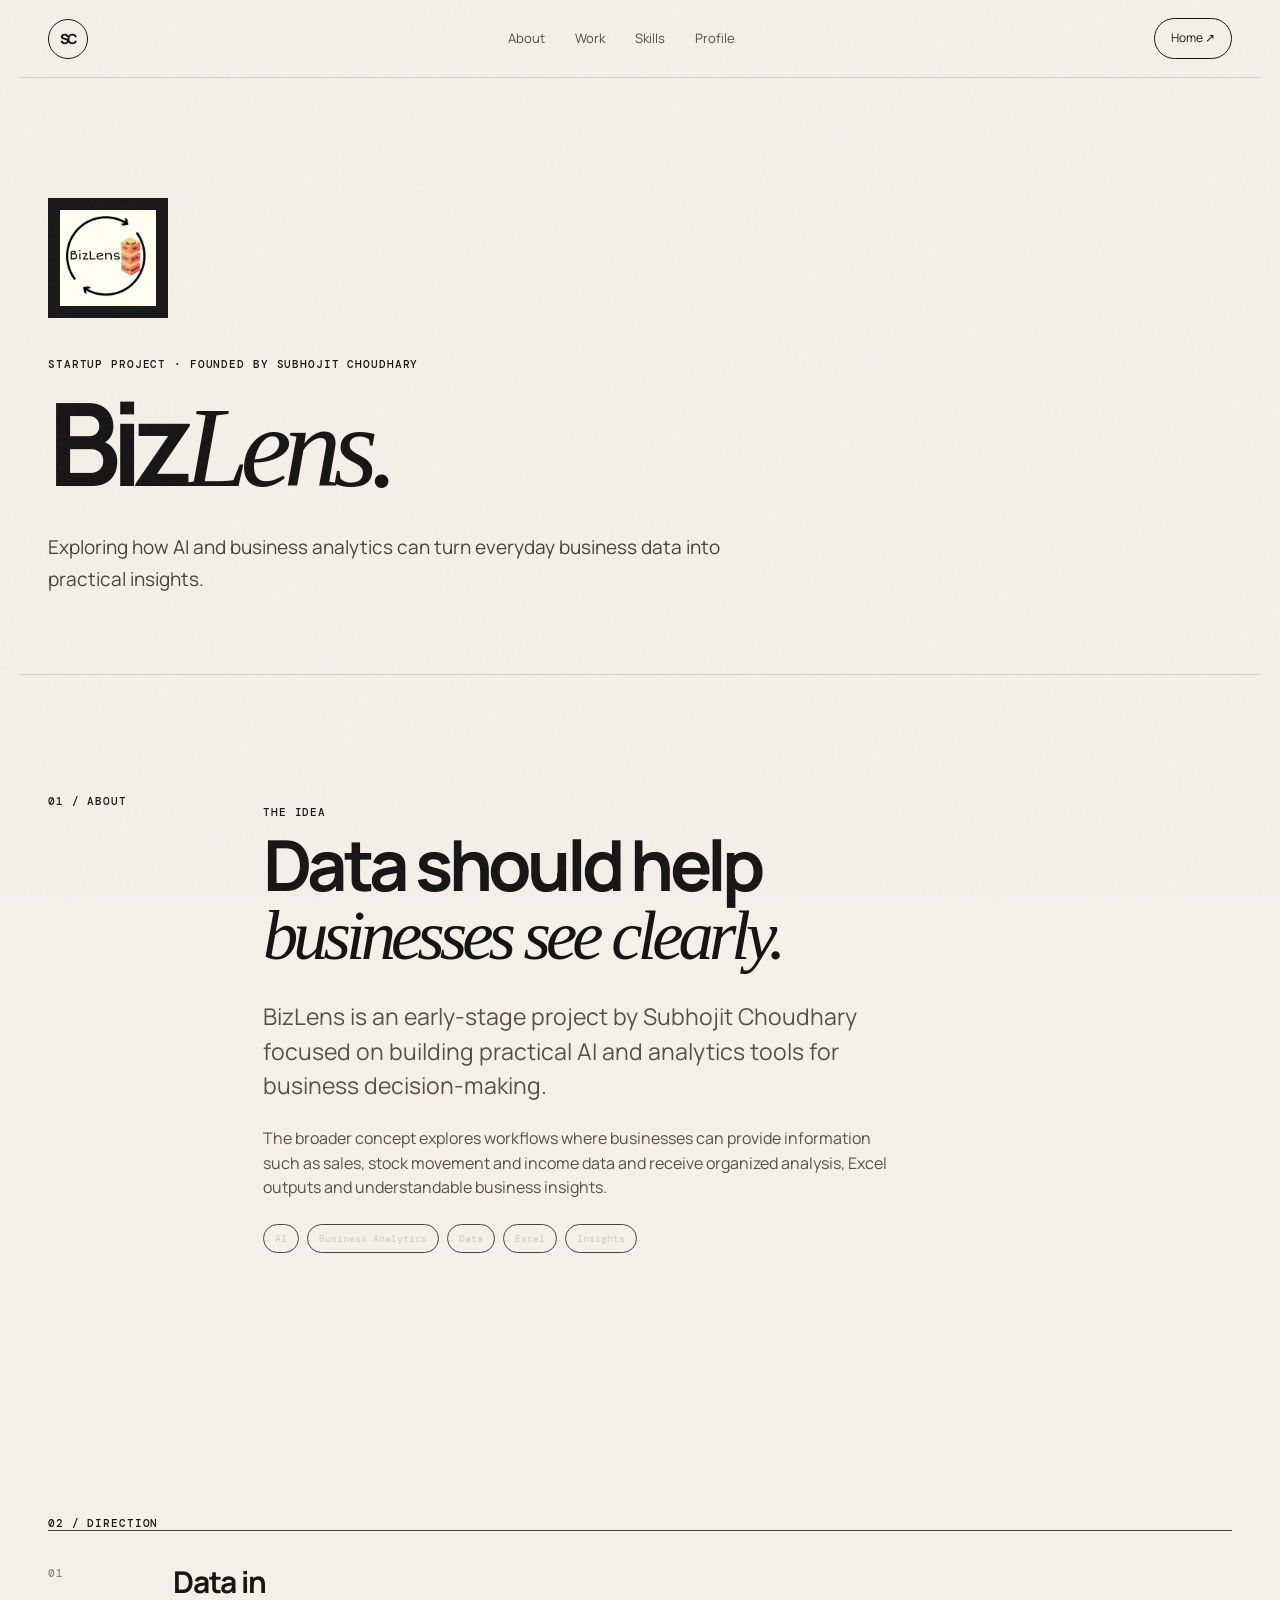
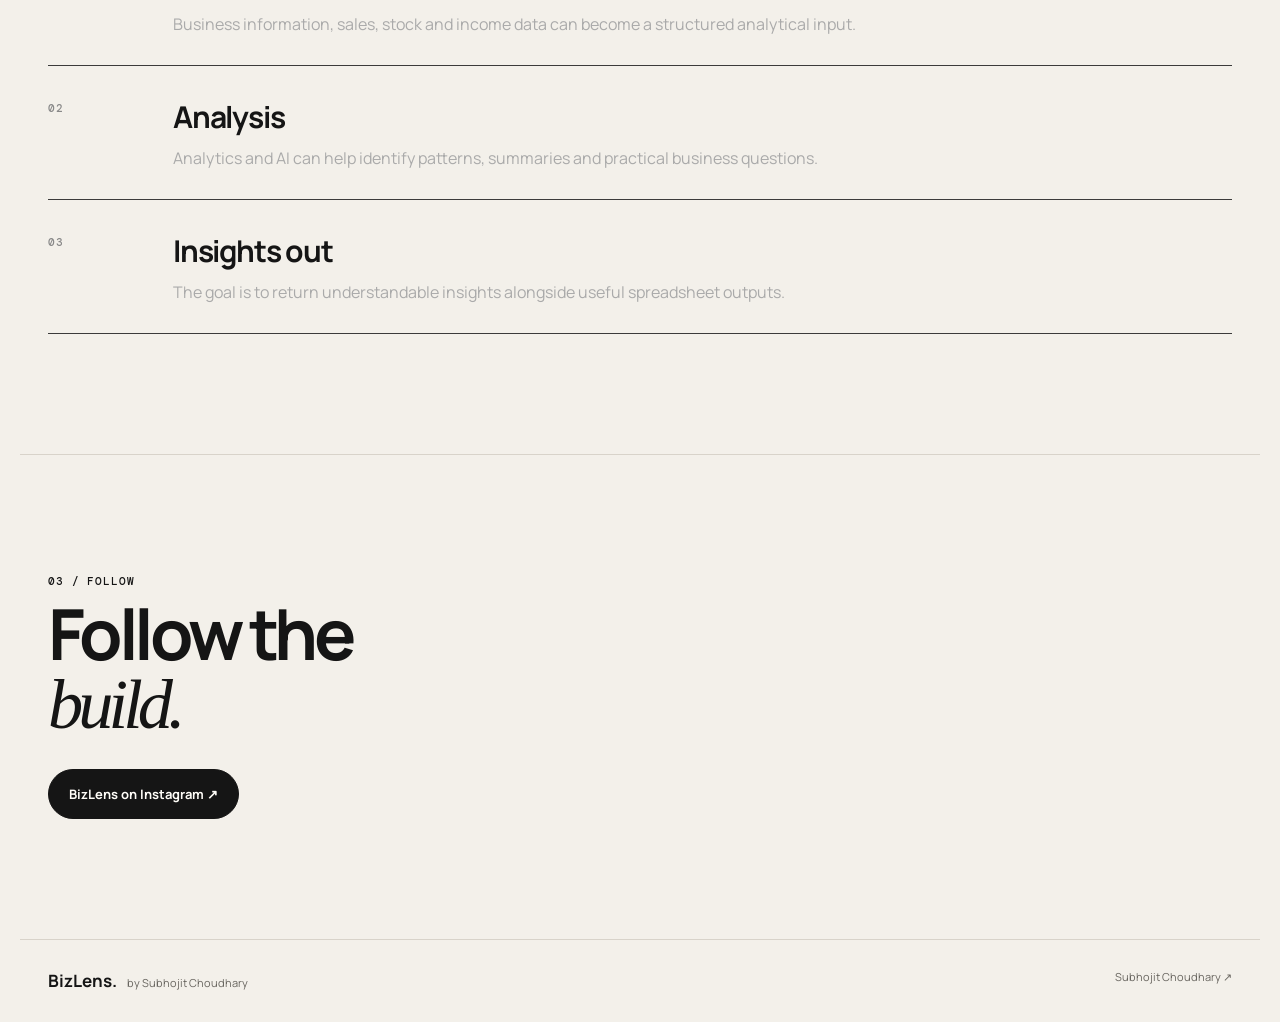
==== bizlens.html @ 9389cf3e "Add files via upload" ====
<!DOCTYPE html>
<html lang="en">
<head>
<meta charset="UTF-8">
<meta name="viewport" content="width=device-width, initial-scale=1.0">
<title>BizLens — AI & Business Analytics by Subhojit Choudhary</title>
<meta name="description" content="BizLens is an early-stage AI and business analytics startup project founded by Subhojit Choudhary in Bengaluru, India.">
<link rel="canonical" href="https://subhojitt-biz.github.io/bizlens.html">
<meta name="robots" content="index, follow, max-image-preview:large">
<link rel="stylesheet" href="style.css">
<script type="application/ld+json">
{
 "@context":"https://schema.org",
 "@type":"Organization",
 "@id":"https://subhojitt-biz.github.io/bizlens.html#bizlens",
 "name":"BizLens",
 "url":"https://subhojitt-biz.github.io/bizlens.html",
 "description":"An early-stage AI and business analytics startup project founded by Subhojit Choudhary.",
 "logo":"https://subhojitt-biz.github.io/BizLens-logo.jpeg",
 "founder":{
   "@type":"Person",
   "name":"Subhojit Choudhary",
   "url":"https://subhojitt-biz.github.io/"
 },
 "sameAs":["https://www.instagram.com/bizlensv1/"]
}
</script>
</head>
<body>
<div class="noise"></div>
<header class="nav">
<a class="brand" href="index.html"><span>SC</span></a>
<nav><a href="index.html#about">About</a><a href="index.html#work">Work</a><a href="index.html#skills">Skills</a><a href="about.html">Profile</a></nav>
<a class="nav-cta" href="index.html">Home ↗</a>
</header>
<main>
<section class="inner-hero section">
<div class="bizlens-mark"><img src="BizLens-logo.jpeg" alt="BizLens logo"></div>
<p class="eyebrow">STARTUP PROJECT · FOUNDED BY SUBHOJIT CHOUDHARY</p>
<h1>Biz<em>Lens.</em></h1>
<p class="hero-lede">Exploring how AI and business analytics can turn everyday business data into practical insights.</p>
</section>
<section class="section split">
<div class="section-label">01 / ABOUT</div>
<div class="content">
<p class="kicker">The idea</p>
<h2>Data should help<br><em>businesses see clearly.</em></h2>
<p class="large-copy">BizLens is an early-stage project by Subhojit Choudhary focused on building practical AI and analytics tools for business decision-making.</p>
<p>The broader concept explores workflows where businesses can provide information such as sales, stock movement and income data and receive organized analysis, Excel outputs and understandable business insights.</p>
<div class="tags"><span>AI</span><span>Business Analytics</span><span>Data</span><span>Excel</span><span>Insights</span></div>
</div>
</section>
<section class="section">
<div class="section-label">02 / DIRECTION</div>
<div class="content">
<div class="skills-list">
<div class="skill"><span>01</span><div><h3>Data in</h3><p>Business information, sales, stock and income data can become a structured analytical input.</p></div></div>
<div class="skill"><span>02</span><div><h3>Analysis</h3><p>Analytics and AI can help identify patterns, summaries and practical business questions.</p></div></div>
<div class="skill"><span>03</span><div><h3>Insights out</h3><p>The goal is to return understandable insights alongside useful spreadsheet outputs.</p></div></div>
</div>
</div>
</section>
<section class="section contact-section">
<div class="section-label">03 / FOLLOW</div>
<div class="content">
<h2>Follow the<br><em>build.</em></h2>
<a class="button primary" href="https://www.instagram.com/bizlensv1/" target="_blank" rel="noopener">BizLens on Instagram ↗</a>
</div>
</section>
</main>
<footer class="footer"><div><strong>BizLens.</strong><span>by Subhojit Choudhary</span></div><a href="index.html">Subhojit Choudhary ↗</a></footer>
<script src="script.js"></script>
</body>
</html>
---- style.css ----
@import url('https://fonts.googleapis.com/css2?family=DM+Mono:wght@400;500&family=Manrope:wght@400;500;600;700;800&display=swap');

:root{
  --bg:#f3f0ea;--ink:#151515;--muted:#68655f;--line:#d8d3ca;
  --accent:#b7ff4a;--dark:#181818;--white:#fffdf8;--max:1240px;
}
*{box-sizing:border-box}html{scroll-behavior:smooth}body{margin:0;background:var(--bg);color:var(--ink);font-family:Manrope,Arial,sans-serif;line-height:1.55}.noise{position:fixed;inset:0;pointer-events:none;opacity:.035;z-index:20;background-image:url("data:image/svg+xml,%3Csvg viewBox='0 0 180 180' xmlns='http://www.w3.org/2000/svg'%3E%3Cfilter id='n'%3E%3CfeTurbulence type='fractalNoise' baseFrequency='.9' numOctaves='3' stitchTiles='stitch'/%3E%3C/filter%3E%3Crect width='100%25' height='100%25' filter='url(%23n)'/%3E%3C/svg%3E")}
a{color:inherit;text-decoration:none}.nav{height:78px;display:flex;align-items:center;justify-content:space-between;max-width:var(--max);margin:auto;padding:0 28px;border-bottom:1px solid var(--line);position:relative;z-index:10}.brand{font-weight:800;font-size:22px;letter-spacing:-.08em}.brand span{display:inline-flex;width:40px;height:40px;border:1px solid var(--ink);align-items:center;justify-content:center;border-radius:50%;font-size:14px;letter-spacing:-.08em}.nav nav{display:flex;gap:30px;font-size:13px;color:#4e4c47}.nav nav a:hover,.footer a:hover{color:#000;text-decoration:underline;text-underline-offset:4px}.nav-cta{border:1px solid var(--ink);padding:10px 16px;border-radius:100px;font-size:12px}.section{max-width:var(--max);margin:auto;padding:120px 28px}.hero{min-height:calc(100vh - 78px);display:grid;grid-template-columns:1.1fr .9fr;gap:70px;align-items:center;padding-top:90px}.eyebrow,.kicker,.section-label,.project-number,.meta-row,.skill>span,.timeline-item>span{font:500 11px/1.2 "DM Mono",monospace;letter-spacing:.08em;text-transform:uppercase}.hero h1,.inner-hero h1{font-size:clamp(64px,9vw,132px);line-height:.86;letter-spacing:-.085em;margin:22px 0 35px;font-weight:700}.hero h1 em,.inner-hero h1 em,h2 em{font-family:Georgia,serif;font-weight:400;letter-spacing:-.07em}.hero-lede{font-size:19px;line-height:1.65;max-width:660px;color:#45423d}.hero-actions{display:flex;gap:12px;margin:34px 0}.button{display:inline-flex;align-items:center;gap:18px;padding:14px 20px;border-radius:100px;border:1px solid var(--ink);font-size:13px;font-weight:700}.button.primary{background:var(--ink);color:var(--white)}.button.primary:hover{transform:translateY(-2px)}.button.ghost{background:transparent}.meta-row{display:flex;gap:24px;color:var(--muted);flex-wrap:wrap}.hero-visual{position:relative;max-width:520px;justify-self:end}.portrait-frame{aspect-ratio:4/5;background:#ddd8cf;position:relative;overflow:hidden}.portrait-frame img,.about-photo img{width:100%;height:100%;object-fit:cover;display:block}.portrait-tag{position:absolute;left:14px;bottom:14px;background:rgba(255,253,248,.92);padding:10px 13px;font:500 10px "DM Mono",monospace}.dot{display:inline-block;width:7px;height:7px;background:#5c8f2b;border-radius:50%;margin-right:7px}.floating-card{position:absolute;right:-30px;top:28px;background:var(--dark);color:var(--white);padding:20px 22px;width:145px;box-shadow:12px 12px 0 var(--accent)}.floating-card span{font:11px "DM Mono";color:#aaa}.floating-card strong{display:block;margin-top:24px;font-size:17px;line-height:1.15}.split{display:grid;grid-template-columns:160px minmax(0,1fr) 290px;gap:55px;border-top:1px solid var(--line)}.content{min-width:0}.content h2,.section-heading h2,.contact-content h2,.profile-card h2{font-size:clamp(45px,5.5vw,78px);line-height:.96;letter-spacing:-.065em;margin:12px 0 30px}.large-copy{font-size:23px;line-height:1.5;max-width:780px}.content>p:not(.kicker){max-width:760px;color:#55514a}.fact-grid{display:grid;grid-template-columns:repeat(3,1fr);gap:1px;background:var(--line);margin-top:45px}.fact-grid>div{background:var(--bg);padding:20px}.fact-grid span{display:block;font:10px "DM Mono";text-transform:uppercase;color:var(--muted);margin-bottom:16px}.fact-grid strong{display:block;font-size:14px}.fact-grid small{display:block;margin-top:5px;color:var(--muted);font-size:11px}.about-photo{aspect-ratio:3/4;position:relative}.about-photo span{position:absolute;bottom:-28px;right:0;font:10px "DM Mono";color:var(--muted)}.work-section,.skills-section,.journey-section{background:var(--dark);color:var(--white);max-width:none;padding-left:max(28px,calc((100vw - var(--max))/2 + 28px));padding-right:max(28px,calc((100vw - var(--max))/2 + 28px))}.work-section .section-label,.skills-section .section-label,.journey-section .section-label{color:#aaa}.work-section .content,.skills-section .content,.journey-section .content{max-width:var(--max);margin-left:215px}.section-heading{max-width:780px;margin-bottom:65px}.section-heading p:last-child{color:#aaa;max-width:560px}.project{display:grid;grid-template-columns:50px 1fr 1fr;gap:35px;padding:55px 0;border-top:1px solid #3b3b3b}.project-media{background:#242424;min-height:330px;display:flex;align-items:center;justify-content:center;overflow:hidden}.project-media img{width:72%;max-height:75%;object-fit:contain}.project-number{color:#888}.project-info h3{font-size:50px;letter-spacing:-.06em;margin:6px 0}.project-subtitle{font:12px "DM Mono";text-transform:uppercase;color:#aaa}.project-info>p:not(.kicker):not(.project-subtitle){color:#aaa;max-width:500px}.tags,.tag-cloud{display:flex;flex-wrap:wrap;gap:8px;margin:24px 0}.tags span,.tag-cloud span{border:1px solid #444;border-radius:100px;padding:7px 11px;font:10px "DM Mono";color:#ccc}.text-link{display:inline-block;margin-top:15px;border-bottom:1px solid #777;padding-bottom:5px;font-size:13px}.project-placeholder{min-height:330px;background:linear-gradient(135deg,#232323,#101010);display:flex;align-items:center;justify-content:center;gap:12px;flex-wrap:wrap;padding:30px}.project-placeholder span{font:12px "DM Mono";border:1px solid #444;padding:12px;color:#aaa}.skills-list{border-top:1px solid #3b3b3b}.skill{display:grid;grid-template-columns:100px 1fr;gap:25px;padding:28px 0;border-bottom:1px solid #3b3b3b}.skill>span{color:#888;padding-top:8px}.skill h3{font-size:30px;letter-spacing:-.04em;margin:0 0 6px}.skill p{margin:0;color:#aaa}.journey-section{padding-bottom:130px}.timeline{border-top:1px solid #3b3b3b}.timeline-item{display:grid;grid-template-columns:120px 1fr;gap:35px;padding:30px 0;border-bottom:1px solid #3b3b3b}.timeline-item>span{color:#888;padding-top:8px}.timeline-item h3{margin:0;font-size:25px}.timeline-item p{color:#aaa;max-width:650px;margin:8px 0 0}.profile-section{padding-top:40px}.profile-card{background:var(--accent);padding:60px;display:grid;grid-template-columns:1.2fr .8fr;gap:40px;align-items:end}.profile-card p{max-width:450px}.profile-links{display:flex;gap:10px;flex-wrap:wrap}.profile-links a{border:1px solid currentColor;border-radius:100px;padding:10px 15px;font-size:12px}.contact-section{border-top:1px solid var(--line)}.contact-content{padding-bottom:50px}.email-note{display:block;color:var(--muted);margin-top:12px;font:10px "DM Mono"}.inner-hero{padding-bottom:60px}.inner-hero .hero-lede{max-width:720px}.bizlens-mark{width:120px;height:120px;background:#191919;display:flex;align-items:center;justify-content:center;margin-bottom:40px}.bizlens-mark img{max-width:80%;max-height:80%;object-fit:contain}.big-links{gap:14px}.big-links a{font-size:14px;padding:14px 18px}.tag-cloud span{color:var(--ink);border-color:var(--ink);font-size:11px}.footer{max-width:var(--max);margin:auto;border-top:1px solid var(--line);padding:28px;display:flex;justify-content:space-between;gap:20px;font-size:11px;color:var(--muted)}.footer strong{color:var(--ink);font-size:17px;margin-right:10px}.footer-links{display:flex;gap:18px}.reveal{opacity:0;transform:translateY(18px);transition:opacity .7s ease,transform .7s ease}.reveal.visible{opacity:1;transform:none}.delay-1{transition-delay:.12s}

@media(max-width:900px){
.nav nav{display:none}.hero{grid-template-columns:1fr;padding-top:70px}.hero-visual{justify-self:stretch;max-width:520px}.split{grid-template-columns:1fr}.section-label{margin-bottom:25px}.about-photo{max-width:350px}.work-section,.skills-section,.journey-section{padding-left:28px;padding-right:28px}.work-section .content,.skills-section .content,.journey-section .content{margin-left:0}.profile-card{grid-template-columns:1fr;padding:38px}.project{grid-template-columns:35px 1fr}.project-media{grid-column:2;min-height:280px}.project-info{grid-column:2}.fact-grid{grid-template-columns:1fr}.footer{flex-wrap:wrap}
}
@media(max-width:560px){
.nav{padding:0 18px}.section{padding:85px 18px}.hero h1,.inner-hero h1{font-size:64px}.hero-lede{font-size:17px}.floating-card{right:8px;top:18px;transform:scale(.88);transform-origin:top right}.project{grid-template-columns:1fr}.project-number,.project-media,.project-info{grid-column:auto}.project-media{min-height:240px}.project-info h3{font-size:40px}.skill{grid-template-columns:55px 1fr}.footer{padding:24px 18px}.footer-links{width:100%}
}
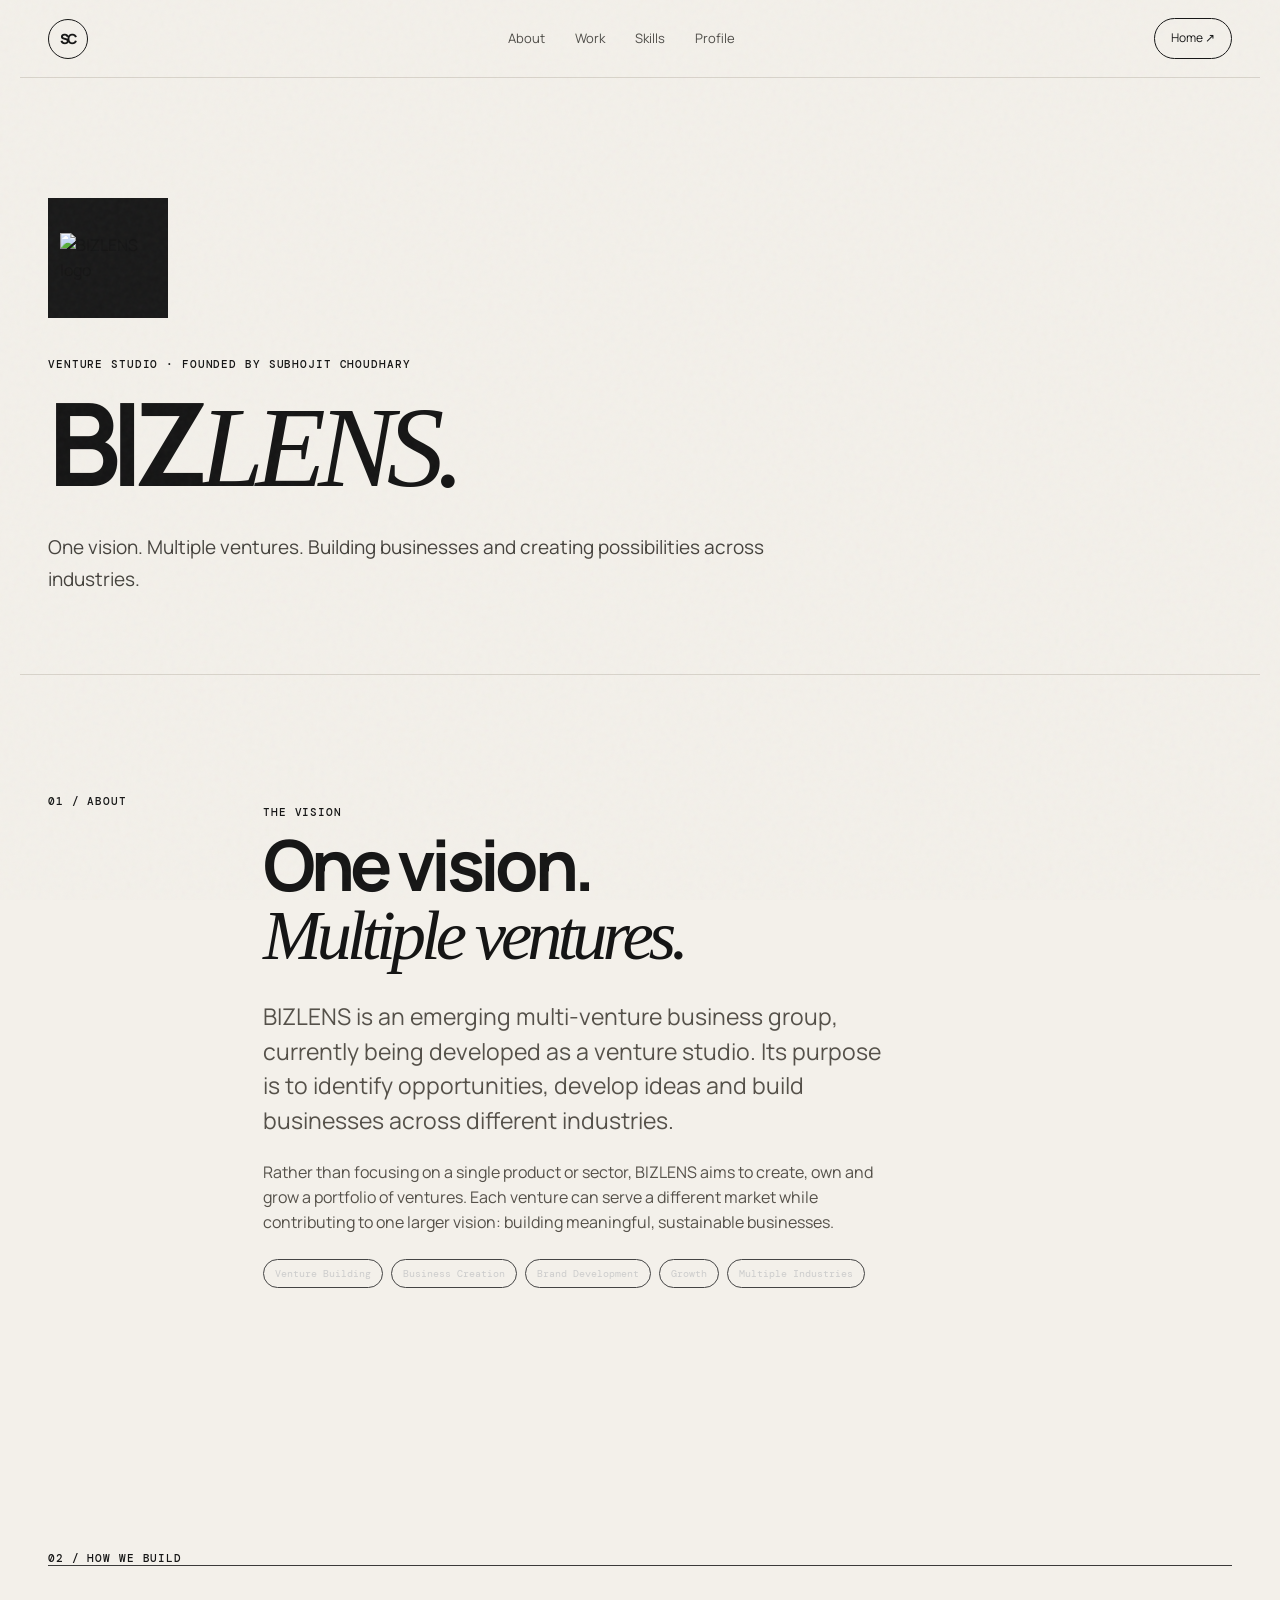
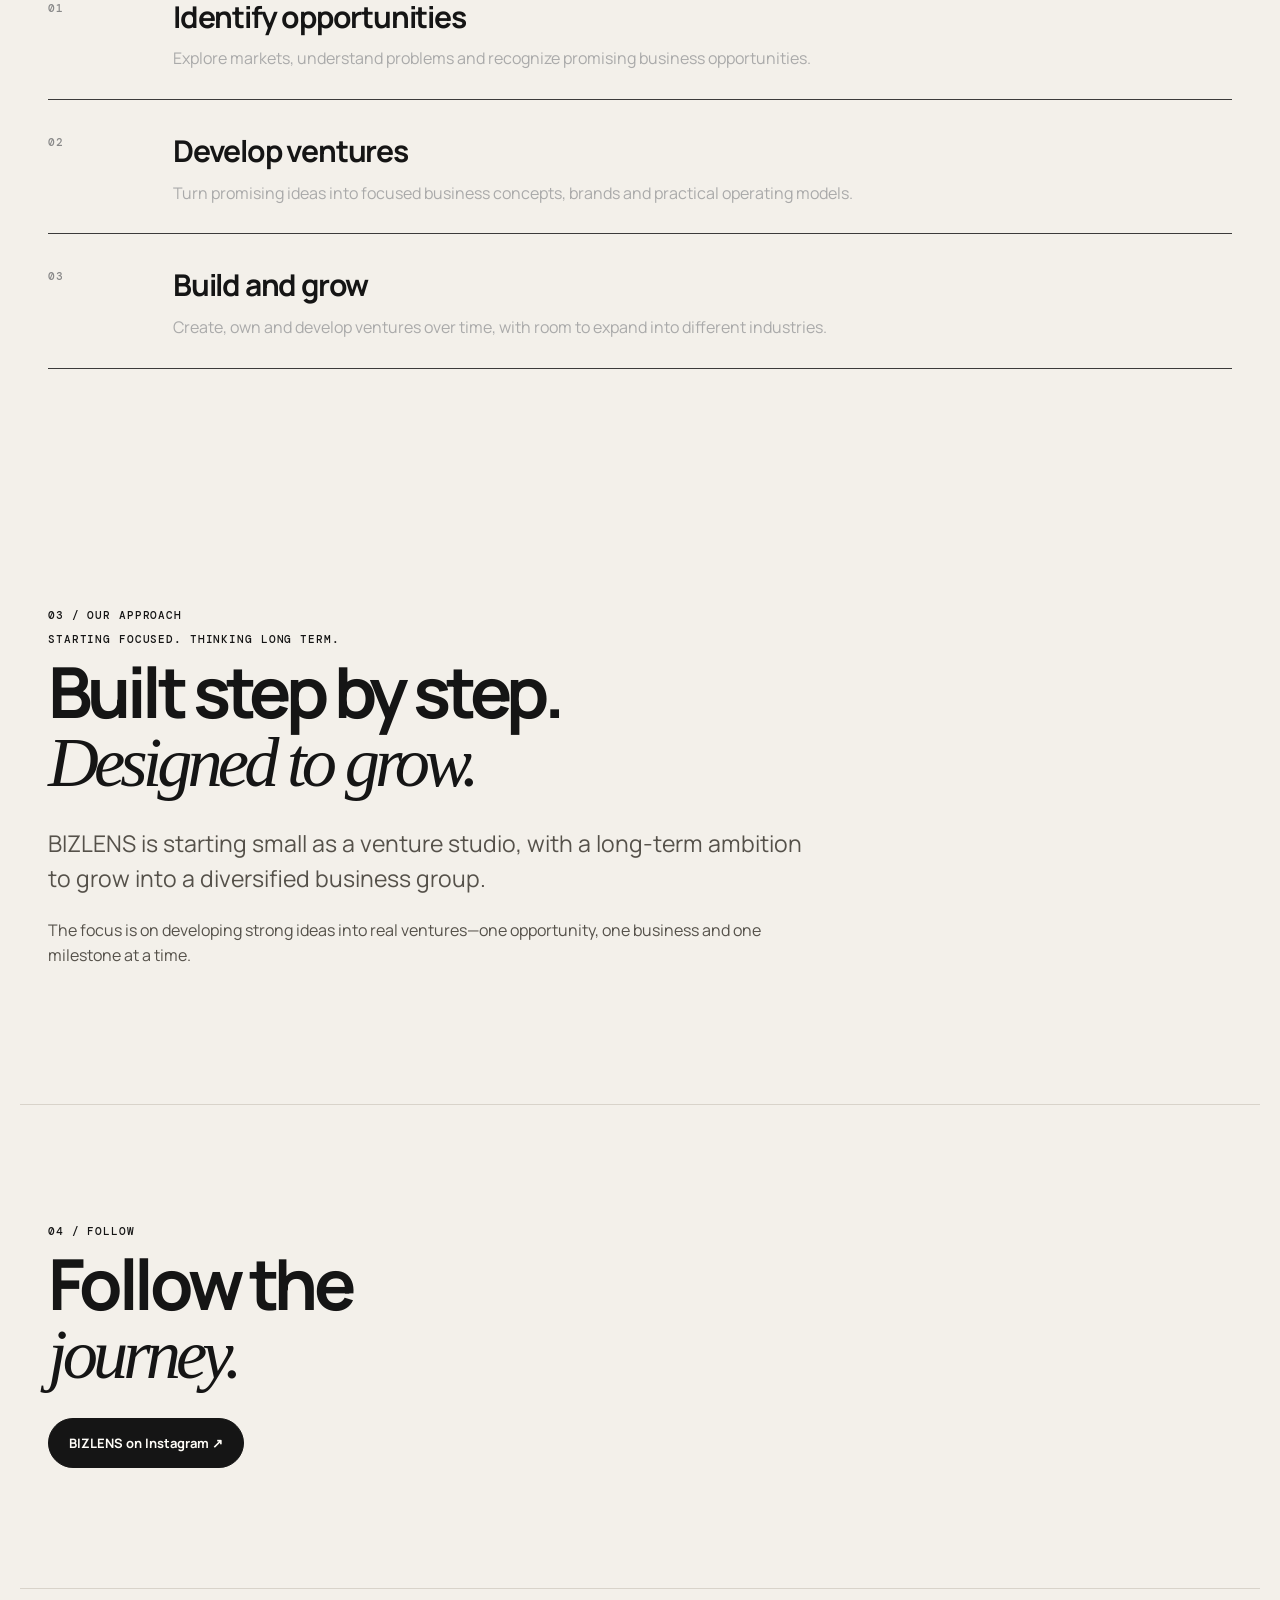
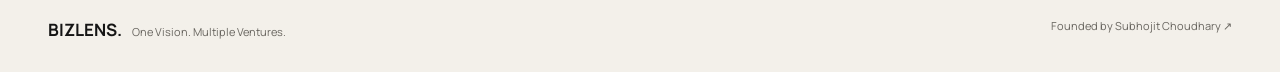
==== commit c29fb8c0: "Add files via upload" ====
--- a/bizlens.html
+++ b/bizlens.html
@@ -3,26 +3,31 @@
 <head>
 <meta charset="UTF-8">
 <meta name="viewport" content="width=device-width, initial-scale=1.0">
-<title>BizLens — AI & Business Analytics by Subhojit Choudhary</title>
-<meta name="description" content="BizLens is an early-stage AI and business analytics startup project founded by Subhojit Choudhary in Bengaluru, India.">
+<title>BIZLENS — Venture Studio & Multi-Venture Business Group</title>
+<meta name="description" content="BIZLENS is an emerging multi-venture business group being built as a venture studio by Subhojit Choudhary. Building, owning and growing businesses across industries.">
 <link rel="canonical" href="https://subhojitt-biz.github.io/bizlens.html">
 <meta name="robots" content="index, follow, max-image-preview:large">
+<meta property="og:title" content="BIZLENS — One Vision. Multiple Ventures.">
+<meta property="og:description" content="Building businesses and creating possibilities across industries.">
+<meta property="og:type" content="website">
+<meta property="og:url" content="https://subhojitt-biz.github.io/bizlens.html">
+<meta property="og:image" content="https://subhojitt-biz.github.io/bizlens-logo.png">
 <link rel="stylesheet" href="style.css">
 <script type="application/ld+json">
 {
- "@context":"https://schema.org",
- "@type":"Organization",
- "@id":"https://subhojitt-biz.github.io/bizlens.html#bizlens",
- "name":"BizLens",
- "url":"https://subhojitt-biz.github.io/bizlens.html",
- "description":"An early-stage AI and business analytics startup project founded by Subhojit Choudhary.",
- "logo":"https://subhojitt-biz.github.io/BizLens-logo.jpeg",
- "founder":{
-   "@type":"Person",
-   "name":"Subhojit Choudhary",
-   "url":"https://subhojitt-biz.github.io/"
- },
- "sameAs":["https://www.instagram.com/bizlensv1/"]
+  "@context": "https://schema.org",
+  "@type": "Organization",
+  "@id": "https://subhojitt-biz.github.io/bizlens.html#bizlens",
+  "name": "BIZLENS",
+  "url": "https://subhojitt-biz.github.io/bizlens.html",
+  "description": "An emerging multi-venture business group being developed as a venture studio, creating, owning and growing businesses across industries.",
+  "logo": "https://subhojitt-biz.github.io/bizlens-logo.png",
+  "founder": {
+    "@type": "Person",
+    "name": "Subhojit Choudhary",
+    "url": "https://subhojitt-biz.github.io/"
+  },
+  "sameAs": ["https://www.instagram.com/bizlensv1/"]
 }
 </script>
 </head>
@@ -35,40 +40,53 @@
 </header>
 <main>
 <section class="inner-hero section">
-<div class="bizlens-mark"><img src="BizLens-logo.jpeg" alt="BizLens logo"></div>
-<p class="eyebrow">STARTUP PROJECT · FOUNDED BY SUBHOJIT CHOUDHARY</p>
-<h1>Biz<em>Lens.</em></h1>
-<p class="hero-lede">Exploring how AI and business analytics can turn everyday business data into practical insights.</p>
+<div class="bizlens-mark"><img src="bizlens-logo.png" alt="BIZLENS logo"></div>
+<p class="eyebrow">VENTURE STUDIO · FOUNDED BY SUBHOJIT CHOUDHARY</p>
+<h1>BIZ<em>LENS.</em></h1>
+<p class="hero-lede">One vision. Multiple ventures. Building businesses and creating possibilities across industries.</p>
 </section>
+
 <section class="section split">
 <div class="section-label">01 / ABOUT</div>
 <div class="content">
-<p class="kicker">The idea</p>
-<h2>Data should help<br><em>businesses see clearly.</em></h2>
-<p class="large-copy">BizLens is an early-stage project by Subhojit Choudhary focused on building practical AI and analytics tools for business decision-making.</p>
-<p>The broader concept explores workflows where businesses can provide information such as sales, stock movement and income data and receive organized analysis, Excel outputs and understandable business insights.</p>
-<div class="tags"><span>AI</span><span>Business Analytics</span><span>Data</span><span>Excel</span><span>Insights</span></div>
+<p class="kicker">The vision</p>
+<h2>One vision.<br><em>Multiple ventures.</em></h2>
+<p class="large-copy">BIZLENS is an emerging multi-venture business group, currently being developed as a venture studio. Its purpose is to identify opportunities, develop ideas and build businesses across different industries.</p>
+<p>Rather than focusing on a single product or sector, BIZLENS aims to create, own and grow a portfolio of ventures. Each venture can serve a different market while contributing to one larger vision: building meaningful, sustainable businesses.</p>
+<div class="tags"><span>Venture Building</span><span>Business Creation</span><span>Brand Development</span><span>Growth</span><span>Multiple Industries</span></div>
 </div>
 </section>
+
 <section class="section">
-<div class="section-label">02 / DIRECTION</div>
+<div class="section-label">02 / HOW WE BUILD</div>
 <div class="content">
 <div class="skills-list">
-<div class="skill"><span>01</span><div><h3>Data in</h3><p>Business information, sales, stock and income data can become a structured analytical input.</p></div></div>
-<div class="skill"><span>02</span><div><h3>Analysis</h3><p>Analytics and AI can help identify patterns, summaries and practical business questions.</p></div></div>
-<div class="skill"><span>03</span><div><h3>Insights out</h3><p>The goal is to return understandable insights alongside useful spreadsheet outputs.</p></div></div>
+<div class="skill"><span>01</span><div><h3>Identify opportunities</h3><p>Explore markets, understand problems and recognize promising business opportunities.</p></div></div>
+<div class="skill"><span>02</span><div><h3>Develop ventures</h3><p>Turn promising ideas into focused business concepts, brands and practical operating models.</p></div></div>
+<div class="skill"><span>03</span><div><h3>Build and grow</h3><p>Create, own and develop ventures over time, with room to expand into different industries.</p></div></div>
 </div>
 </div>
 </section>
+
+<section class="section">
+<div class="section-label">03 / OUR APPROACH</div>
+<div class="content">
+<p class="kicker">Starting focused. Thinking long term.</p>
+<h2>Built step by step.<br><em>Designed to grow.</em></h2>
+<p class="large-copy">BIZLENS is starting small as a venture studio, with a long-term ambition to grow into a diversified business group.</p>
+<p>The focus is on developing strong ideas into real ventures—one opportunity, one business and one milestone at a time.</p>
+</div>
+</section>
+
 <section class="section contact-section">
-<div class="section-label">03 / FOLLOW</div>
+<div class="section-label">04 / FOLLOW</div>
 <div class="content">
-<h2>Follow the<br><em>build.</em></h2>
-<a class="button primary" href="https://www.instagram.com/bizlensv1/" target="_blank" rel="noopener">BizLens on Instagram ↗</a>
+<h2>Follow the<br><em>journey.</em></h2>
+<a class="button primary" href="https://www.instagram.com/bizlensv1/" target="_blank" rel="noopener">BIZLENS on Instagram ↗</a>
 </div>
 </section>
 </main>
-<footer class="footer"><div><strong>BizLens.</strong><span>by Subhojit Choudhary</span></div><a href="index.html">Subhojit Choudhary ↗</a></footer>
+<footer class="footer"><div><strong>BIZLENS.</strong><span>One Vision. Multiple Ventures.</span></div><a href="index.html">Founded by Subhojit Choudhary ↗</a></footer>
 <script src="script.js"></script>
 </body>
 </html>
